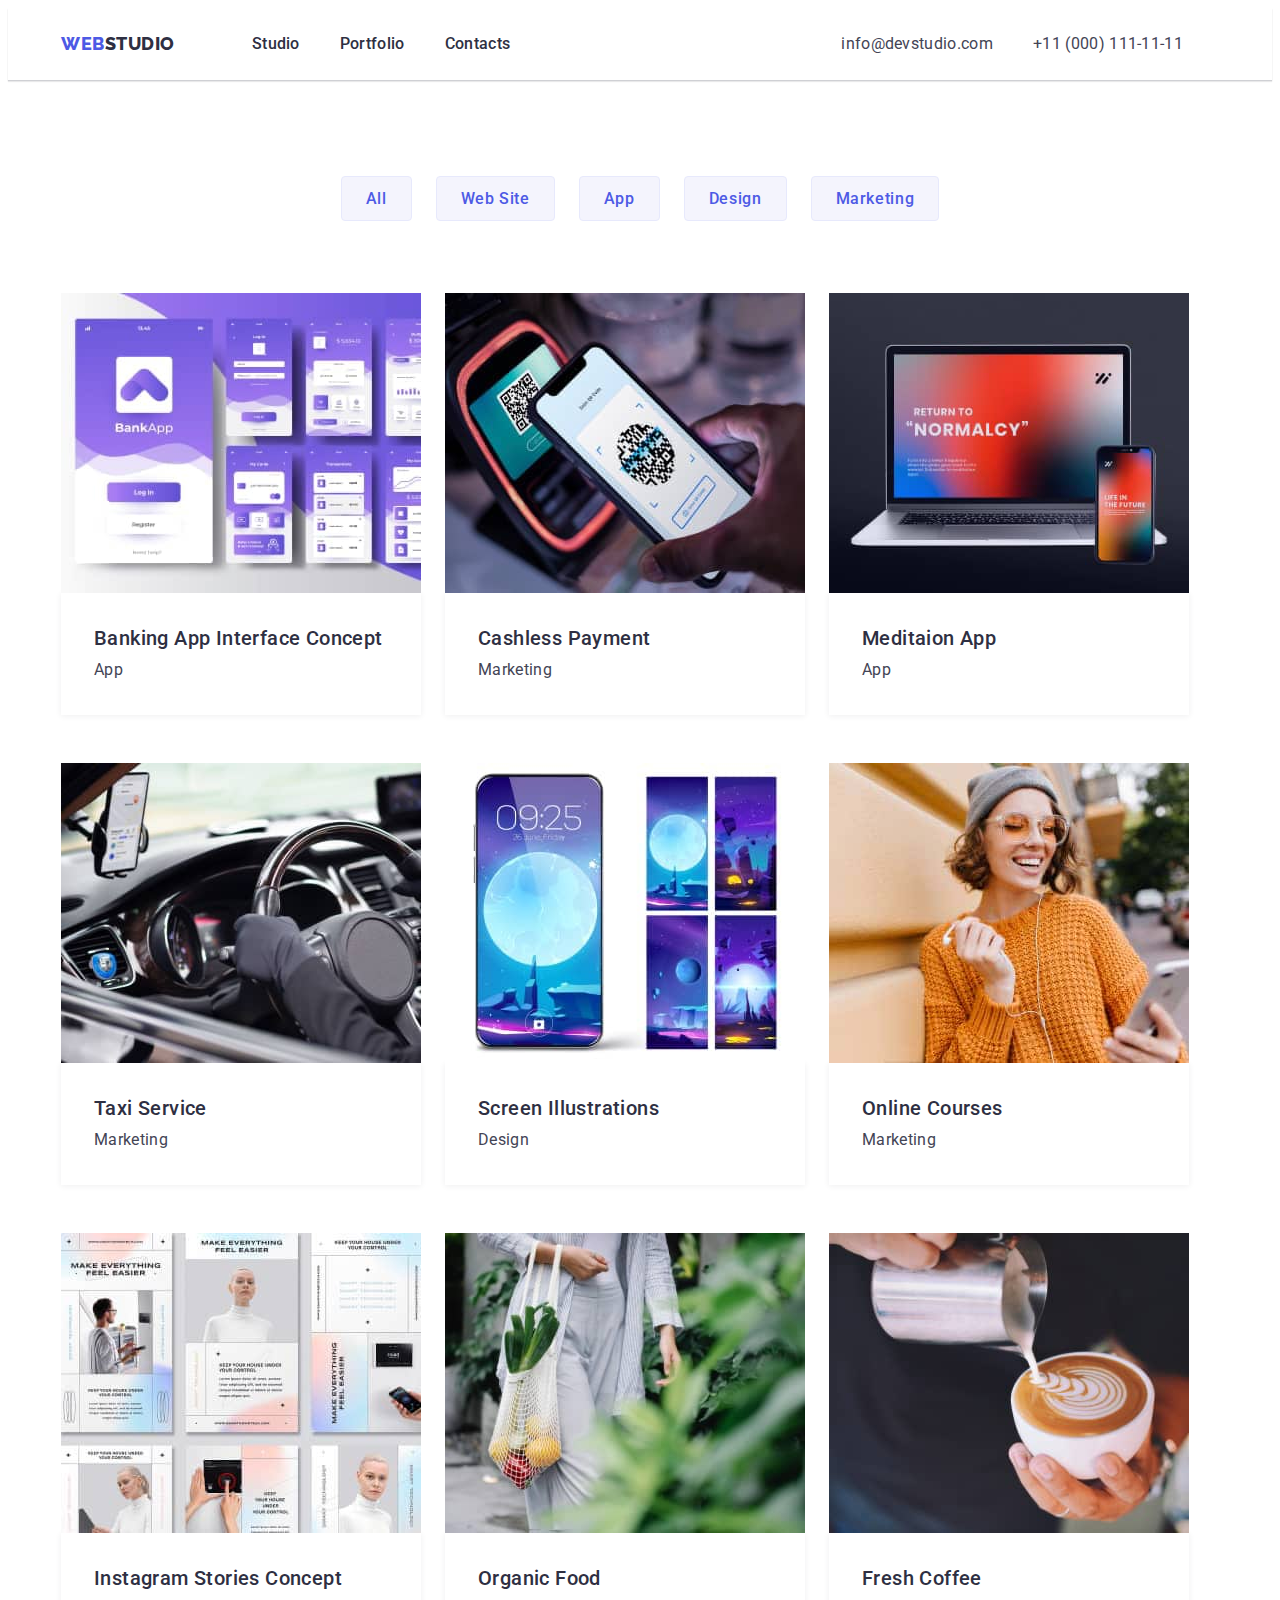
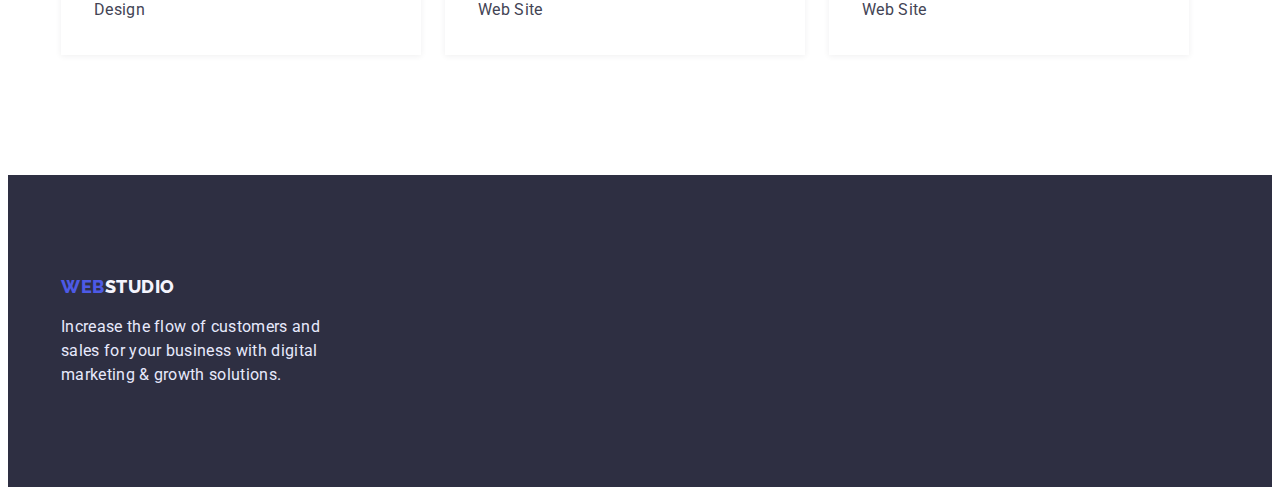
==== portfolio.html @ 40e5426c "hw-4-svg" ====
<!DOCTYPE html>
<html lang="en">
  <head>
    <meta charset="UTF-8" />
    <meta http-equiv="X-UA-Compatible" content="IE=edge" />
    <meta name="viewport" content="width=device-width, initial-scale=1.0" />
    <title>Document</title>

    <link rel="preconnect" href="https://fonts.googleapis.com" />
    <link rel="preconnect" href="https://fonts.gstatic.com" crossorigin />
    <link
      href="https://fonts.googleapis.com/css2?family=Raleway:wght@700&family=Roboto:wght@400;500;700;900&display=swap"
      rel="stylesheet"
    />

    <link
      rel="stylesheet"
      href="https://cdnjs.cloudflare.com/ajax/libs/modern-normalize/1.1.0/modern-normalize.min.css"
      integrity="sha512-wpPYUAdjBVSE4KJnH1VR1HeZfpl1ub8YT/NKx4PuQ5NmX2tKuGu6U/JRp5y+Y8XG2tV+wKQpNHVUX03MfMFn9Q=="
      crossorigin="anonymous"
      referrerpolicy="no-referrer"
    />

    <link rel="stylesheet" href="./css/styles.css" />
  </head>
  <body>
    <!--Header Portfolio-->
    <header class="header">
      <div class="container header-nav">
        <a class="logo link" href="./index.html">WEB<span>STUDIO</span></a>
        <nav class="main-nav">
          <ul class="header-list list">
            <li class="list-item">
              <a class="header-link link" href="./index.html">Studio</a>
            </li>
            <li class="list-item">
              <a class="header-link link" href="./portfolio.html">Portfolio</a>
            </li>
            <li class="list-item">
              <a class="header-link link" href="/">Contacts</a>
            </li>
          </ul>
        </nav>
        <ul class="contacts list">
          <li class="contacts">
            <a class="header-mail link" href="mailto:info@devstudio.com"
              >info@devstudio.com</a
            >
          </li>
          <li class="contacts">
            <a class="header-phone link" href="tel:+110001111111"
              >+11 (000) 111-11-11</a
            >
          </li>
        </ul>
      </div>
    </header>

    <!--Main buttons-->
    <main>
      <section class="portfolio">
        <div class="container">
          <h1 class="hide">Buttons</h1>
          <ul class="list nav-bottons">
            <li class="item-btn">
              <button class="btn btn-portfolio" type="button">All</button>
            </li>
            <li class="item-btn">
              <button class="btn btn-portfolio" type="button">Web Site</button>
            </li>
            <li class="item-btn">
              <button class="btn btn-portfolio" type="button">App</button>
            </li>
            <li class="item-btn">
              <button class="btn btn-portfolio" type="button">Design</button>
            </li>
            <li class="item-btn">
              <button class="btn btn-portfolio" type="button">Marketing</button>
            </li>
          </ul>

          <!-- Section Gallery -->

          <ul class="img list gallery-list">
            <li class="gallery-item">
              <a class="gallery-link link" href="/">
                <img
                  class="photo"
                  width="360"
                  height="300"
                  src="./img/bankapp.jpg"
                  alt="bankapp"
                />
                <div class="gallery-text">
                  <h2 class="name">Banking App Interface Concept</h2>
                  <p class="work">App</p>
                </div>
              </a>
            </li>
            <li class="gallery-item">
              <a class="gallery-link link" href="/">
                <img
                  class="photo"
                  width="360"
                  height="300"
                  src="./img/qr.jpg"
                  alt="qr"
                />
                <div class="gallery-text">
                  <h2 class="name">Cashless Payment</h2>
                  <p class="work">Marketing</p>
                </div>
              </a>
            </li>
            <li class="gallery-item">
              <a class="link" href="/">
                <img
                  class="photo"
                  width="360"
                  height="300"
                  src="./img/laptop-phone.jpg"
                  alt="laptop-phone"
                />
                <div class="gallery-text">
                  <h2 class="name">Meditaion App</h2>
                  <p class="work">App</p>
                </div>
              </a>
            </li>
            <li class="gallery-item">
              <a class="link" href="/">
                <img
                  class="photo"
                  width="360"
                  height="300"
                  src="./img/car.jpg"
                  alt="car"
                />
                <div class="gallery-text">
                  <h3 class="name">Taxi Service</h3>
                  <p class="work">Marketing</p>
                </div>
              </a>
            </li>
            <li class="gallery-item">
              <a class="link" href="/">
                <img
                  class="photo"
                  width="360"
                  height="300"
                  src="./img/phone.jpg"
                  alt="phone"
                />
                <div class="gallery-text">
                  <h2 class="name">Screen Illustrations</h2>
                  <p class="work">Design</p>
                </div>
              </a>
            </li>

            <li class="gallery-item">
              <a class="link" href="/">
                <img
                  class="photo"
                  width="360"
                  height="300"
                  src="./img/girl2.jpg"
                  alt="girl-smile"
                />
                <div class="gallery-text">
                  <h2 class="name">Online Courses</h2>
                  <p class="work">Marketing</p>
                </div>
              </a>
            </li>
            <li class="gallery-item">
              <a class="link" href="/">
                <img
                  class="photo"
                  width="360"
                  height="300"
                  src="./img/people.jpg"
                  alt="people"
                />
                <div class="gallery-text">
                  <h2 class="name">Instagram Stories Concept</h2>
                  <p class="work">Design</p>
                </div>
              </a>
            </li>
            <li class="gallery-item">
              <a class="link" href="/">
                <img
                  class="photo"
                  width="360"
                  height="300"
                  src="./img/girl.jpg"
                  alt="girl-and-food"
                />
                <div class="gallery-text">
                  <h2 class="name">Organic Food</h2>
                  <p class="work">Web Site</p>
                </div>
              </a>
            </li>
            <li class="gallery-item">
              <a class="link" href="/">
                <img
                  class="photo"
                  width="360"
                  height="300"
                  src="./img/coffe.jpg"
                  alt="coffee"
                />
                <div class="gallery-text">
                  <h3 class="name">Fresh Coffee</h3>
                  <p class="work">Web Site</p>
                </div>
              </a>
            </li>
          </ul>
        </div>
      </section>
    </main>

    <!--footer Portfolio-->
    <footer class="footer">
      <div class="container">
        <a class="logo-footer link" href="/">WEB<span>STUDIO</span></a>
        <p class="footer-text">
          Increase the flow of customers and sales for your business with
          digital marketing & growth solutions.
        </p>
      </div>
    </footer>
  </body>
</html>
---- css/styles.css ----
:root {
  --color-primary-brand: #4d5ae5;
  --color-dark: #2e2f42;
  --color-succes: #31d0aa;
  --color-text: #434455;
  --color-subtle-text: #8e8f99;
  --color-accent: #e7e9fc;
  --color-light: #f4f4fd;
  --color-team-text: #ffffff;
  --shadow-header: 0px 2px 1px rgba(46, 47, 66, 0.08),
    0px 1px 1px rgba(46, 47, 66, 0.16);
  --shadow-team: 0px 1px 6px rgba(46, 47, 66, 0.08),
    0px 1px 1px rgba(46, 47, 66, 0.16), 0px 2px 1px rgba(46, 47, 66, 0.08);
  --shadow-gallery: 0px 1px 6px rgba(46, 47, 66, 0.08);
}

body {
  font-family: "Roboto", sans-serif;
  color: var(--color-dark);
  background-color: white;
}

.container {
  width: 1158px;
  padding: 0 15px;
  margin: 0 auto;
}

.section {
  padding-top: 120px;
}

.link {
  text-decoration: none;
}

header .container {
  display: flex;
}

.header-list,
.contacts,
.logo,
.nav-bottons {
  display: flex;
}

h2,
h3,
h4,
p {
  margin: 0;
}

/* Header */

.header {
  box-shadow: var(--shadow-header);
}

.header-nav,
.main-nav,
.contacts {
  align-items: center;
}

.logo {
  font-family: "Raleway", sans-serif;
  font-weight: 800;
  font-size: 18px;
  line-height: 1.33;
  letter-spacing: 0.03em;
  text-transform: uppercase;
  color: var(--color-primary-brand);
}

.logo span {
  color: var(--color-dark);
}

.logo {
  padding-top: 24px;
  padding-bottom: 24px;
}

.logo {
  margin-right: 77px;
}

.main-nav {
  margin-right: 331px;
}

.header-link {
  font-weight: 500;
  font-size: 16px;
  line-height: 1.5;
  letter-spacing: 0.02em;
  color: var(--color-dark);
}

.header-link {
  padding-top: 24px;
  padding-bottom: 24px;
}

.header-link:hover,
.header-link:focus {
  color: var(--color-primary-brand);
}

.list-item:not(:last-child) {
  margin-right: 40px;
}

.header-mail {
  font-size: 16px;
  line-height: 1.5;
  letter-spacing: 0.02em;
  color: var(--color-text);
}

.header-phone {
  font-size: 16px;
  line-height: 1.5;
  letter-spacing: 0.02em;
  color: var(--color-text);
}

.header-mail,
.header-phone {
  padding-top: 24px;
  padding-bottom: 24px;
}

.header-mail:hover,
.header-mail:focus {
  color: var(--color-primary-brand);
}

.header-phone:hover,
.headerphone:focus {
  color: var(--color-primary-brand);
}

.contacts:not(:last-child) {
  margin-right: 40px;
}

.list {
  list-style: none;
  padding: 0;
  margin: 0;
}

/* .link:hover {
  color: var(--color-text);
}

.link:focus {
  color: var(--color-text);
} */

/* Main */

.hero {
  text-align: center;
  padding: 192px 0;
  max-width: 1600px;
  height: 600px;
  margin: 0 auto;
  background-color: var(--color-dark);
  background-image: linear-gradient(
      rgba(46, 47, 66, 0.7),
      rgba(46, 47, 66, 0.7)
    ),
    url(../img/people-office.jpg);
  background-position: center;
  background-size: cover;
  background-repeat: no-repeat;
}

.hero-title {
  text-align: center;
  width: 492px;
  margin: 0 auto;
  color: white;
  font-size: 56px;
  line-height: 1.07;
  margin-bottom: 48px;
}

.btn {
  font-family: inherit;
  font-weight: 500;
  font-size: 16px;
  letter-spacing: 0.04em;
  cursor: pointer;
}

.main-btn {
  line-height: calc(19 / 16);
  color: var(--color-team-text);
  background: var(--color-primary-brand);
  box-shadow: 0px 4px 4px rgba(0, 0, 0, 0.15);
  border-radius: 4px;
  padding: 16px 32px;
  display: block;
  margin: 0 auto;
  display: block;
  padding: 16px 32px;
  border: 1px solid transparent;
}

.main-btn:hover,
.main-btn:focus {
  background-color: #404bbf;
  box-shadow: 0px 4px 4px rgba(0, 0, 0, 0.15);
}

.main-btn:active.btn {
  background: #404bbf;
  box-shadow: 0px 4px 4px rgba(0, 0, 0, 0.15);
  border-radius: 4px;
}

/* Second section */

.hide {
  position: absolute;
  width: 1px;
  height: 1px;
  margin: -1px;
  border: 0;
  padding: 0;
  white-space: nowrap;
  clip-path: inset(100%);
  clip: rect(0 0 0 0);
  overflow: hidden;
}

.title {
  font-weight: 500;
  font-size: 20px;
  line-height: 1.2;
  letter-spacing: 0.02em;
  color: var(--color-dark);
}

.hero-text {
  font-size: 16px;
  line-height: 1.5;
  letter-spacing: 0.02em;
  color: var(--color-text);
}

.hero-list {
  display: flex;
  align-items: center;
}

.item:not(:last-child):not(:last-child) {
  margin-right: 24px;
}

.hero-icons {
  width: 264px;
  height: 112px;
  background-color: var(--color-light);
  display: flex;
  align-items: center;
  justify-content: center;
}

.hero-icon {
  width: 64px;
  height: 64px;
}

/* Section What are we doing */

.doing {
  padding-bottom: 120px;
}

.title-doing {
  font-weight: 500;
  font-size: 36px;
  line-height: 1.11;
  letter-spacing: 0.02em;
  text-transform: capitalize;
  text-align: center;
  margin-bottom: 72px;
  margin-top: 0;
}

.img {
  display: flex;
  align-items: flex-start;
}

.img:not(:last-child):not(:last-child) {
  margin-right: 24px;
}

/* Our Team */

.photo {
  display: block;
}

.our-team {
  background: var(--color-light);
  padding-top: 120px;
  padding-bottom: 120px;
}

.team {
  font-weight: 500;
  font-size: 36px;
  line-height: 1.11;
  letter-spacing: 0.02em;
  text-transform: capitalize;
  text-align: center;
}

.name {
  font-weight: 500;
  font-size: 20px;
  line-height: 1.2;
  letter-spacing: 0.02em;
  color: var(--color-dark);
  margin-top: 0;
  margin-bottom: 8px;
}

.work {
  font-size: 16px;
  line-height: 1.5;
  letter-spacing: 0.02em;
  color: var(--color-text);
}

.team-list {
  display: flex;
  margin-top: 72px;
}

.worker:not(:last-child) {
  margin-right: 24px;
}

.team-text {
  display: flex;
  flex-direction: column;
  justify-content: center;
  align-items: center;
  padding: 32px 16px;
  background-color: var(--color-team-text);
  box-shadow: var(--shadow-team);
  border-radius: 0px 0px 4px 4px;
}

.team-social-list {
  display: flex;
  list-style: none;
  width: 232px;
  height: 48px;
  padding: 12px 16px 36px 16px;
  justify-content: center;
  align-items: center;
  padding: 4px 0px;
  gap: 24px;
}

.social-link {
  border-radius: 50%;
  color: var(--color-light);
  background-color: var(--color-primary-brand);
  cursor: pointer;
  fill: var(--color-light);
  width: 40px;
  height: 40px;
  display: flex;
  align-items: center;
  justify-content: center;
}

.social-icon {
  width: 16px;
  height: 16px;
}

/* ----------------Customers----------------*/

.customers-section {
  padding-bottom: 120px;
}

.customers-title {
  font-weight: 700;
  font-size: 36px;
  line-height: 1.16;
  text-align: center;
  letter-spacing: 0.03em;
  color: #2E2F42;
  padding-bottom: 72px;
}


.customers-list {
  list-style: none;
  display: flex;
  align-items: center;
  gap: 24px;
  justify-content: end;
}

.customer-link {
  width: 168px;
  height: 88px;
  border: 1px solid var(--color-subtle-text);
  border-radius: 4px;
  display: flex;
  align-items: center;
  justify-content: center;
  fill: var(--color-subtle-text);
}

.customer-link:hover,
.customer-link:focus {
  border: 1px solid #4d5ae5;
  fill: #4d5ae5;
}

.customer-icon {
  width: 104 px;
  height: 56 px;
}

/* ------------------Footer---------------- */

.footer {
  background-color: var(--color-dark);
  padding-top: 100px;
  padding-bottom: 100px;
}

.logo-footer {
  font-family: "Raleway", sans-serif;
  font-style: normal;
  font-weight: 800;
  font-size: 18px;
  line-height: 1.33;
  display: flex;
  letter-spacing: 0.03em;
  text-transform: uppercase;
  color: var(--color-primary-brand);
  width: 1158px;
  margin-bottom: 16px;
}

.logo-footer span {
  color: var(--color-light);
}

.footer-text {
  font-size: 16px;
  line-height: 1.5;
  letter-spacing: 0.02em;
  color: var(--color-accent);
  width: 264px;
}

.footer-container {
  display: flex;
}

.footer-main {
  margin-right: 120px;
  width: 264px;
  height: 110px;
}

.footer-social {
  display: block;
}

.footer-social-title {
  font-family: "Roboto";
  font-weight: 500;
  font-size: 16px;
  line-height: 1.5;
  letter-spacing: 0.02em;
  color: var(--color-team-text);
  padding-bottom: 16px;
}

.footer-social-list {
  list-style: none;
  display: flex;
  gap: 16px;
  padding: 0;
  margin: 0;
}

.footer-social-link {
  background: rgba(255, 255, 255, 0.1);
}

.footer-social-link:hover,
.footer-social-link:focus {
  background: #31d0aa;
}

.footer-social-icon {
  width: 24px;
  height: 24px;
}

/* Portfolio buttons */

.btn-portfolio {
  padding: 12px 24px;
  border: 1px solid var(--color-accent);
  border-radius: 4px;
  color: var(--color-primary-brand);
  line-height: 1, 5;
  background-color: var(--color-light);
  order: 0;
  flex-grow: 0;
  text-align: center;
  cursor: pointer;
}

.portfolio {
  padding-top: 96px;
}

.btn-portfolio:hover.btn,
.btn-portfolio:focus.btn {
  background-color: var(--color-primary-brand);
  color: #ffffff;
  box-shadow: 0px 3px 1px rgba(0, 0, 0, 0.1), 0px 2px 1px rgba(0, 0, 0, 0.08),
  0px 2px 2px rgba(0, 0, 0, 0.12);
  border-radius: 4px;
}

.nav-bottons {
  justify-content: center;
  margin-bottom: 72px;
}

.item-btn:not(:last-child) {
  margin-right: 24px;
}

/* Portfolio Gallery */

.gallery-list {
  display: flex;
  flex-wrap: wrap;
  padding-bottom: 120px;
}

.gallery-item {
  margin-right: 24px;
  margin-bottom: 48px;
}

.gallery-item:nth-child(3n) {
  margin-right: 0;
}

.gallery-item:nth-child(n + 7) {
  margin-bottom: 0;
}

.gallery-text {
  display: flex;
  flex-direction: column;
  padding: 32px 32px;
  background-color: var(--color-team-text);
  border: 0.5px solid var(--color-team-text);
  box-shadow: var(--shadow-gallery);
}

.gallery-text:hover,
.gallery-text:focus {
  border: 0.5px solid #f4f4fd;
  box-shadow: 0px 1px 6px rgba(46, 47, 66, 0.08);
}
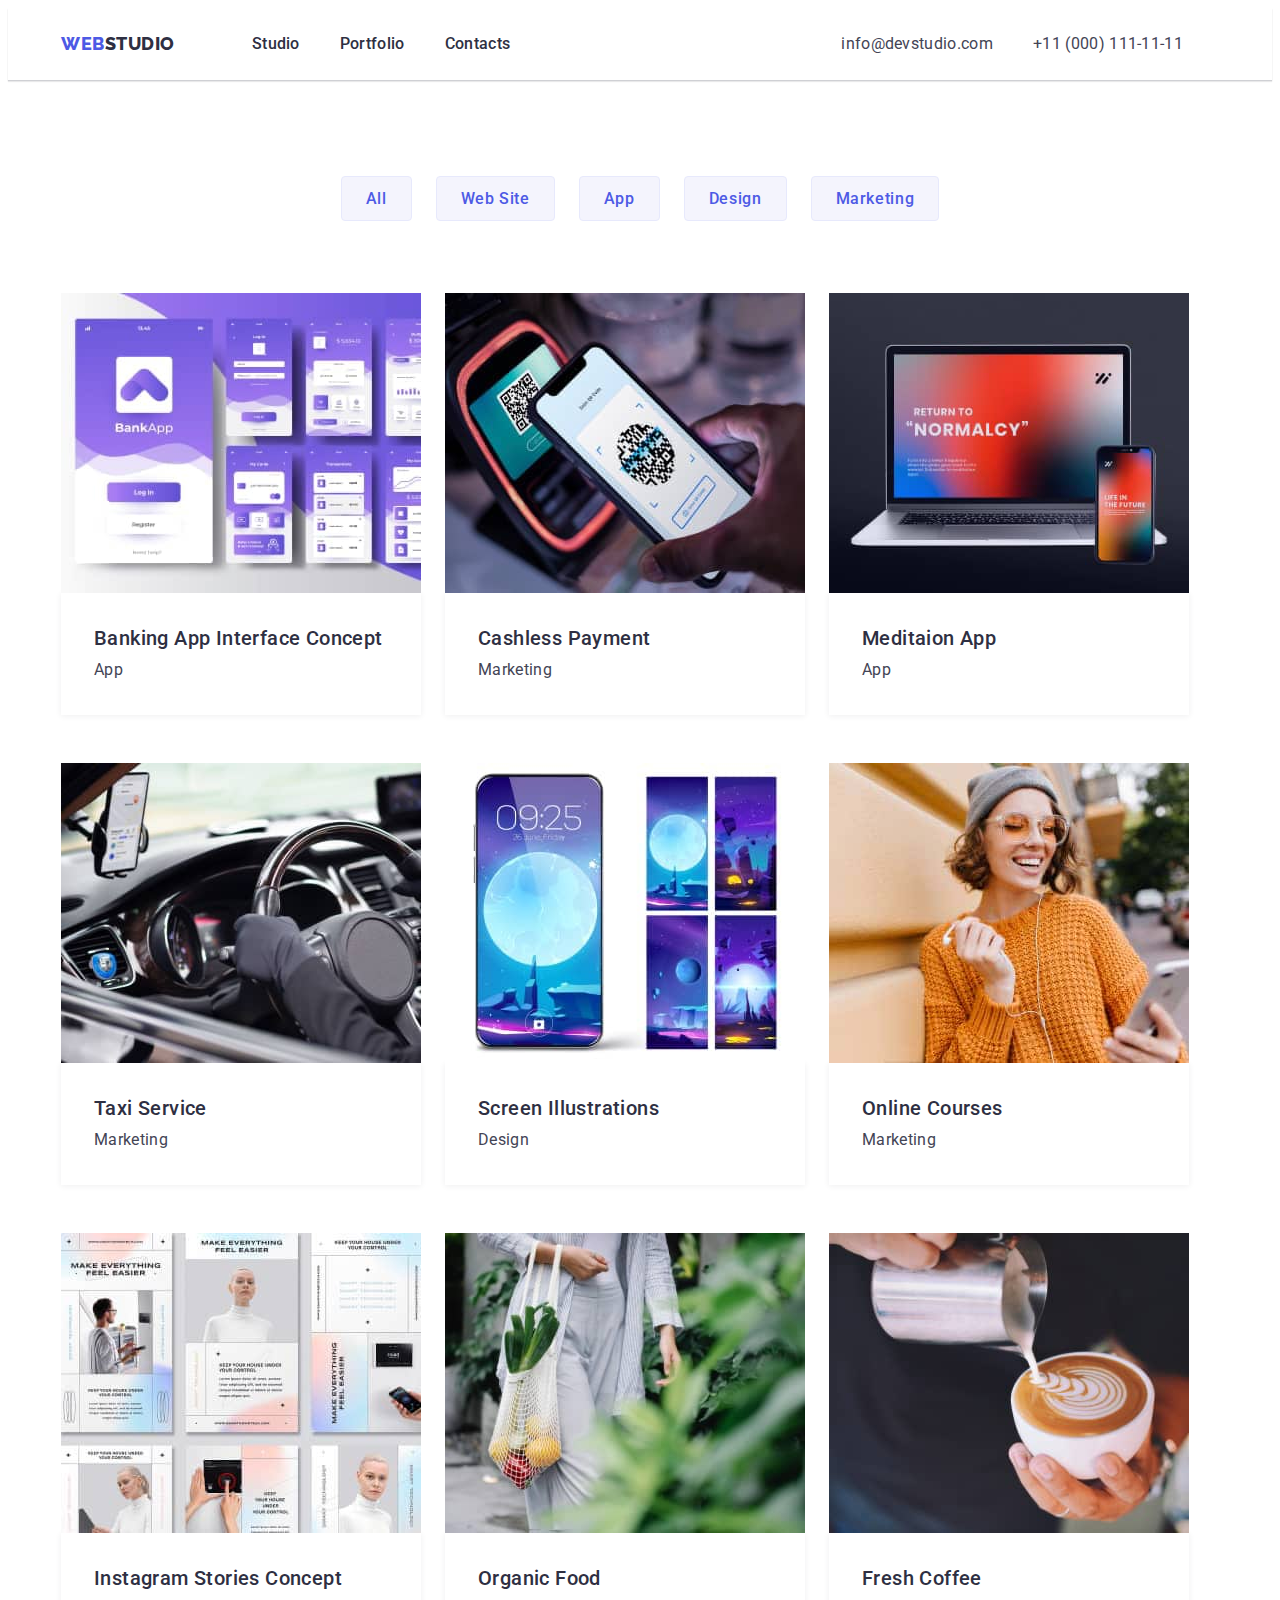
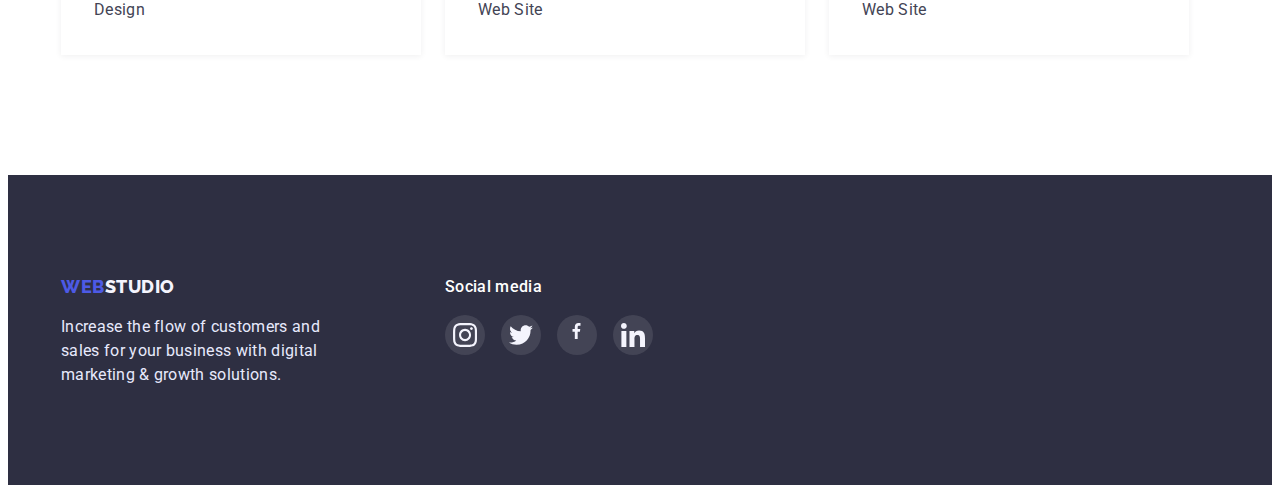
==== commit 6fc4e81f: "hw-4-svg-1" ====
--- a/portfolio.html
+++ b/portfolio.html
@@ -224,13 +224,49 @@
     </main>
 
     <!--footer Portfolio-->
+
     <footer class="footer">
-      <div class="container">
-        <a class="logo-footer link" href="/">WEB<span>STUDIO</span></a>
-        <p class="footer-text">
-          Increase the flow of customers and sales for your business with
-          digital marketing & growth solutions.
-        </p>
+      <div class="footer-container container">
+        <div class="footer-main">
+          <a class="logo-footer link" href="/">WEB<span>STUDIO</span></a>
+          <p class="footer-text">
+            Increase the flow of customers and sales for your business with
+            digital marketing & growth solutions.
+          </p>
+        </div>
+        <div class="footer-social">
+          <h2 class="footer-social-title">Social media</h2>
+          <ul class="footer-social-list">
+            <li>
+              <a href="#" class="footer-social-link social-link">
+                <svg class="footer-social-icon">
+                  <use href="./img/icons.svg#icon-instagram"></use>
+                </svg>
+              </a>
+            </li>
+            <li>
+              <a href="#" class="footer-social-link social-link">
+                <svg class="footer-social-icon">
+                  <use href="./img/icons.svg#icon-twitter"></use>
+                </svg>
+              </a>
+            </li>
+            <li>
+              <a href="#" class="footer-social-link social-link">
+                <svg class="footer-social-icon">
+                  <use href="./img/icons.svg#icon-facebook"></use>
+                </svg>
+              </a>
+            </li>
+            <li>
+              <a href="#" class="footer-social-link social-link">
+                <svg class="footer-social-icon">
+                  <use href="./img/icons.svg#icon-linkedin"></use>
+                </svg>
+              </a>
+            </li>
+          </ul>
+        </div>
       </div>
     </footer>
   </body>
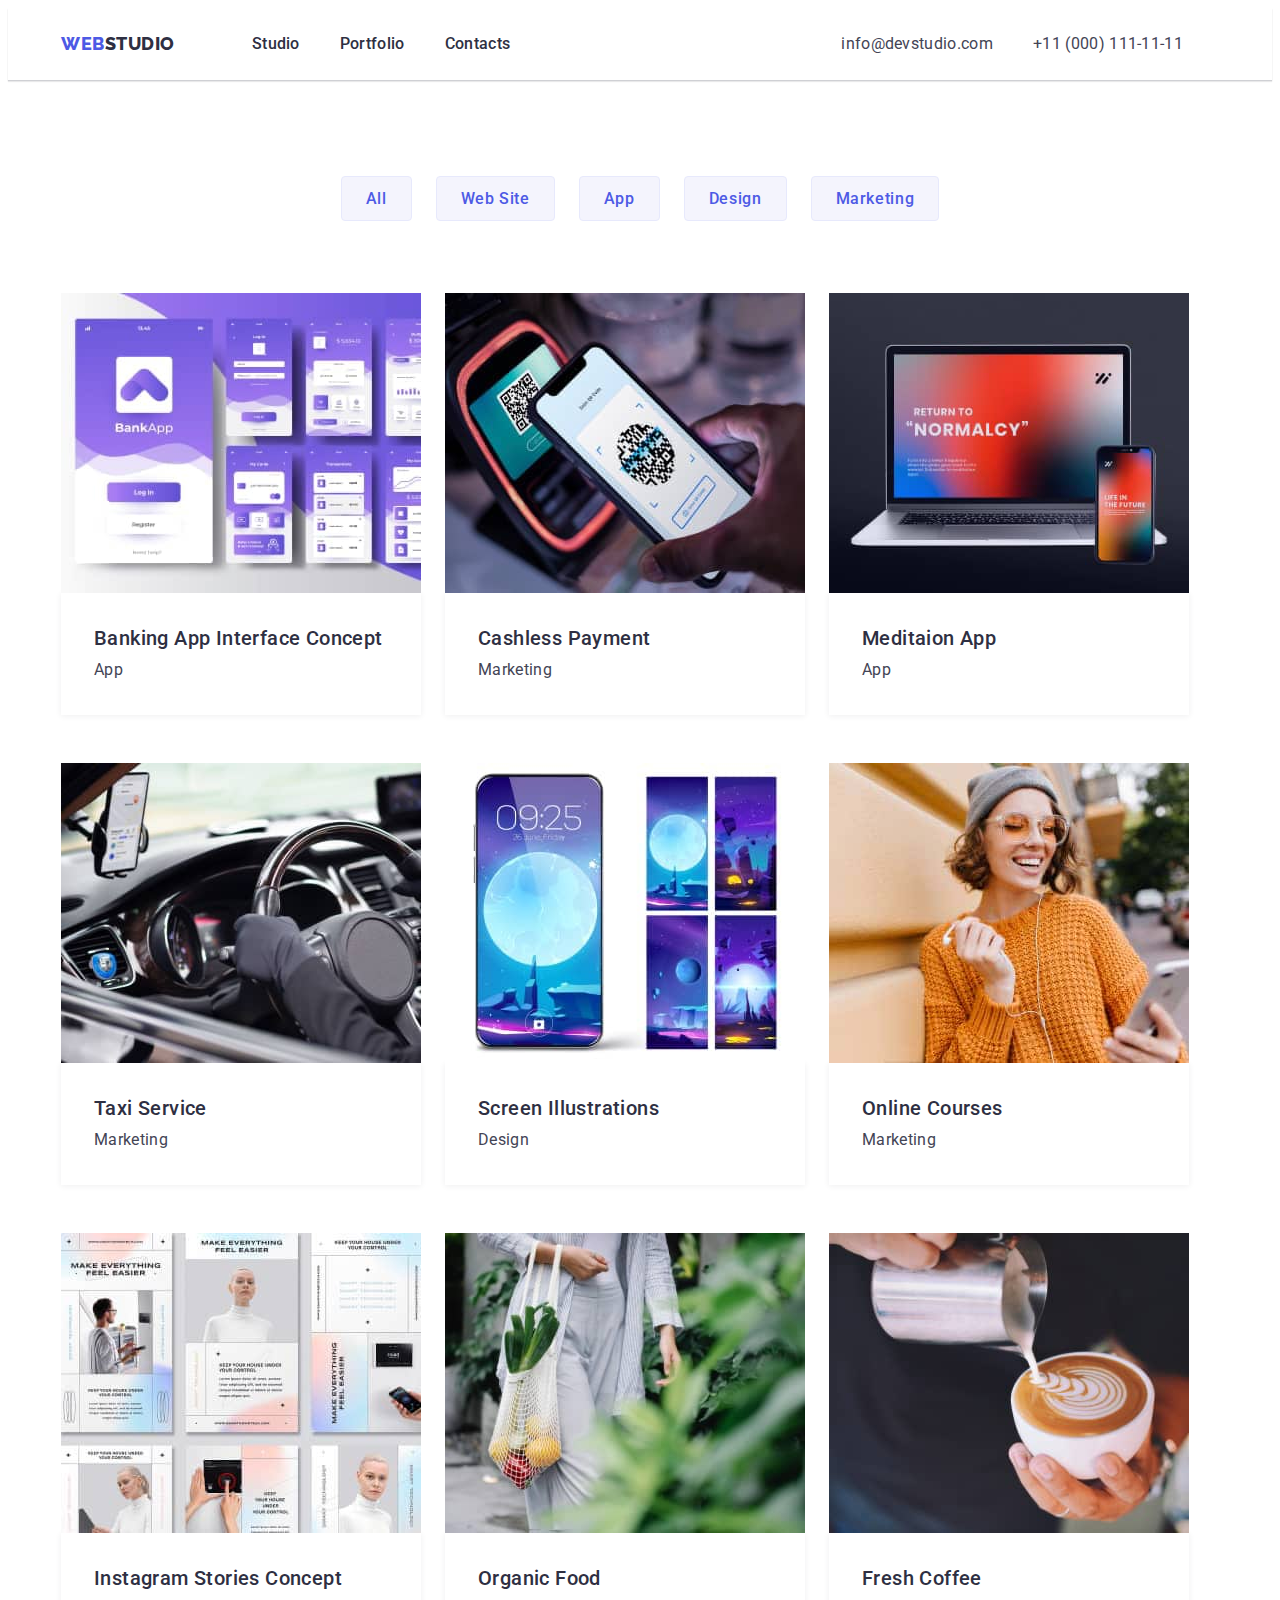
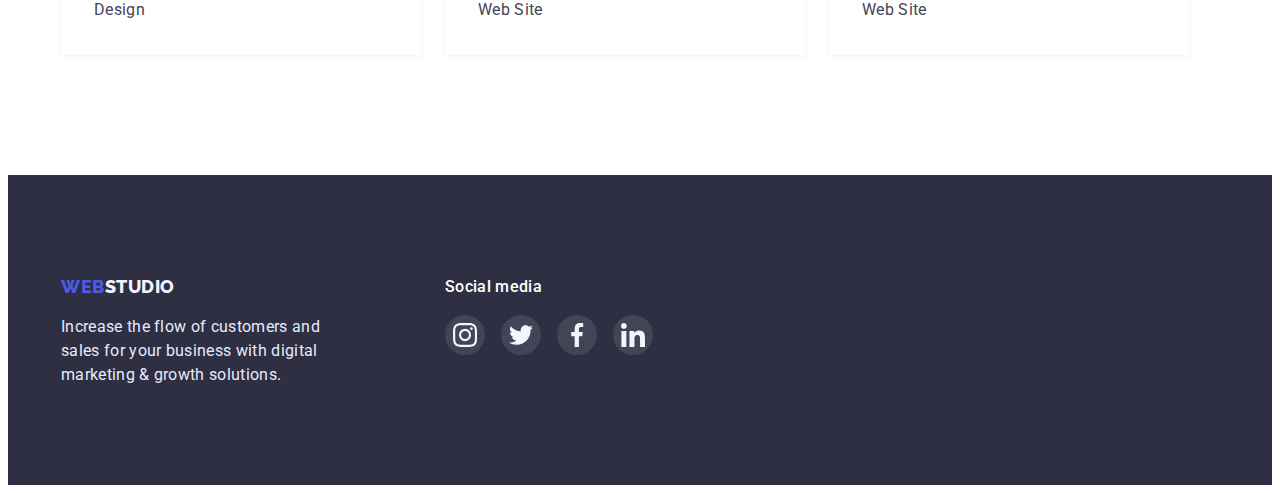
==== commit 449faa49: "hw-4-svg-update" ====
--- a/portfolio.html
+++ b/portfolio.html
@@ -89,8 +89,7 @@
                   width="360"
                   height="300"
                   src="./img/bankapp.jpg"
-                  alt="bankapp"
-                />
+                  alt="bankapp"/>
                 <div class="gallery-text">
                   <h2 class="name">Banking App Interface Concept</h2>
                   <p class="work">App</p>
@@ -113,7 +112,7 @@
               </a>
             </li>
             <li class="gallery-item">
-              <a class="link" href="/">
+              <a class="gallery-link link" href="/">
                 <img
                   class="photo"
                   width="360"
@@ -128,7 +127,7 @@
               </a>
             </li>
             <li class="gallery-item">
-              <a class="link" href="/">
+              <a class="gallery-link link" href="/">
                 <img
                   class="photo"
                   width="360"
@@ -143,7 +142,7 @@
               </a>
             </li>
             <li class="gallery-item">
-              <a class="link" href="/">
+              <a class="gallery-link link" href="/">
                 <img
                   class="photo"
                   width="360"
@@ -159,7 +158,7 @@
             </li>
 
             <li class="gallery-item">
-              <a class="link" href="/">
+              <a class="gallery-link link" href="/">
                 <img
                   class="photo"
                   width="360"
@@ -174,7 +173,7 @@
               </a>
             </li>
             <li class="gallery-item">
-              <a class="link" href="/">
+              <a class="gallery-link link" href="/">
                 <img
                   class="photo"
                   width="360"
@@ -189,7 +188,7 @@
               </a>
             </li>
             <li class="gallery-item">
-              <a class="link" href="/">
+              <a class="gallery-link link" href="/">
                 <img
                   class="photo"
                   width="360"
@@ -204,7 +203,7 @@
               </a>
             </li>
             <li class="gallery-item">
-              <a class="link" href="/">
+              <a class="gallery-link link" href="/">
                 <img
                   class="photo"
                   width="360"
@@ -224,7 +223,7 @@
     </main>
 
     <!--footer Portfolio-->
-
+    
     <footer class="footer">
       <div class="footer-container container">
         <div class="footer-main">
@@ -237,28 +236,28 @@
         <div class="footer-social">
           <h2 class="footer-social-title">Social media</h2>
           <ul class="footer-social-list">
-            <li>
+            <li class="social-list">
               <a href="#" class="footer-social-link social-link">
                 <svg class="footer-social-icon">
                   <use href="./img/icons.svg#icon-instagram"></use>
                 </svg>
               </a>
             </li>
-            <li>
+            <li class="social-list">
               <a href="#" class="footer-social-link social-link">
                 <svg class="footer-social-icon">
                   <use href="./img/icons.svg#icon-twitter"></use>
                 </svg>
               </a>
             </li>
-            <li>
+            <li class="social-list">
               <a href="#" class="footer-social-link social-link">
                 <svg class="footer-social-icon">
                   <use href="./img/icons.svg#icon-facebook"></use>
                 </svg>
               </a>
             </li>
-            <li>
+            <li class="social-list">
               <a href="#" class="footer-social-link social-link">
                 <svg class="footer-social-icon">
                   <use href="./img/icons.svg#icon-linkedin"></use>
--- a/css/styles.css
+++ b/css/styles.css
@@ -161,12 +161,12 @@
   color: var(--color-text);
 } */
 
-/* Main */
+/*----------------- Main--------------------- */
 
 .hero {
   text-align: center;
   padding: 192px 0;
-  max-width: 1600px;
+  max-width: 1440px;
   height: 600px;
   margin: 0 auto;
   background-color: var(--color-dark);
@@ -224,7 +224,7 @@
   border-radius: 4px;
 }
 
-/* Second section */
+/*--------------------- Second section------------------- */
 
 .hide {
   position: absolute;
@@ -277,7 +277,7 @@
   height: 64px;
 }
 
-/* Section What are we doing */
+/*-------------------- Section What are we doing-------------- */
 
 .doing {
   padding-bottom: 120px;
@@ -303,7 +303,7 @@
   margin-right: 24px;
 }
 
-/* Our Team */
+/*------------------------ Our Team------------------ */
 
 .photo {
   display: block;
@@ -371,6 +371,12 @@
   align-items: center;
   padding: 4px 0px;
   gap: 24px;
+}
+
+.social-list {
+  width: 40px;
+  height: 40px;
+ 
 }
 
 .social-link {
@@ -379,8 +385,8 @@
   background-color: var(--color-primary-brand);
   cursor: pointer;
   fill: var(--color-light);
-  width: 40px;
-  height: 40px;
+  width: 100%;
+  height: 100%;
   display: flex;
   align-items: center;
   justify-content: center;
@@ -391,7 +397,7 @@
   height: 16px;
 }
 
-/* ----------------Customers----------------*/
+/* -----------------------Customers--------------------*/
 
 .customers-section {
   padding-bottom: 120px;
@@ -438,7 +444,7 @@
   height: 56 px;
 }
 
-/* ------------------Footer---------------- */
+/* ------------------------Footer-------------------- */
 
 .footer {
   background-color: var(--color-dark);
@@ -585,8 +591,11 @@
   box-shadow: var(--shadow-gallery);
 }
 
-.gallery-text:hover,
-.gallery-text:focus {
-  border: 0.5px solid #f4f4fd;
-  box-shadow: 0px 1px 6px rgba(46, 47, 66, 0.08);
-}
+.gallery-link {
+  display: block;
+}
+
+.gallery-link:hover,
+.gallery-link:focus {
+box-shadow: 0px 1px 6px rgba(46, 47, 66, 0.08), 0px 1px 1px rgba(46, 47, 66, 0.16), 0px 2px 1px rgba(46, 47, 66, 0.08);
+}
